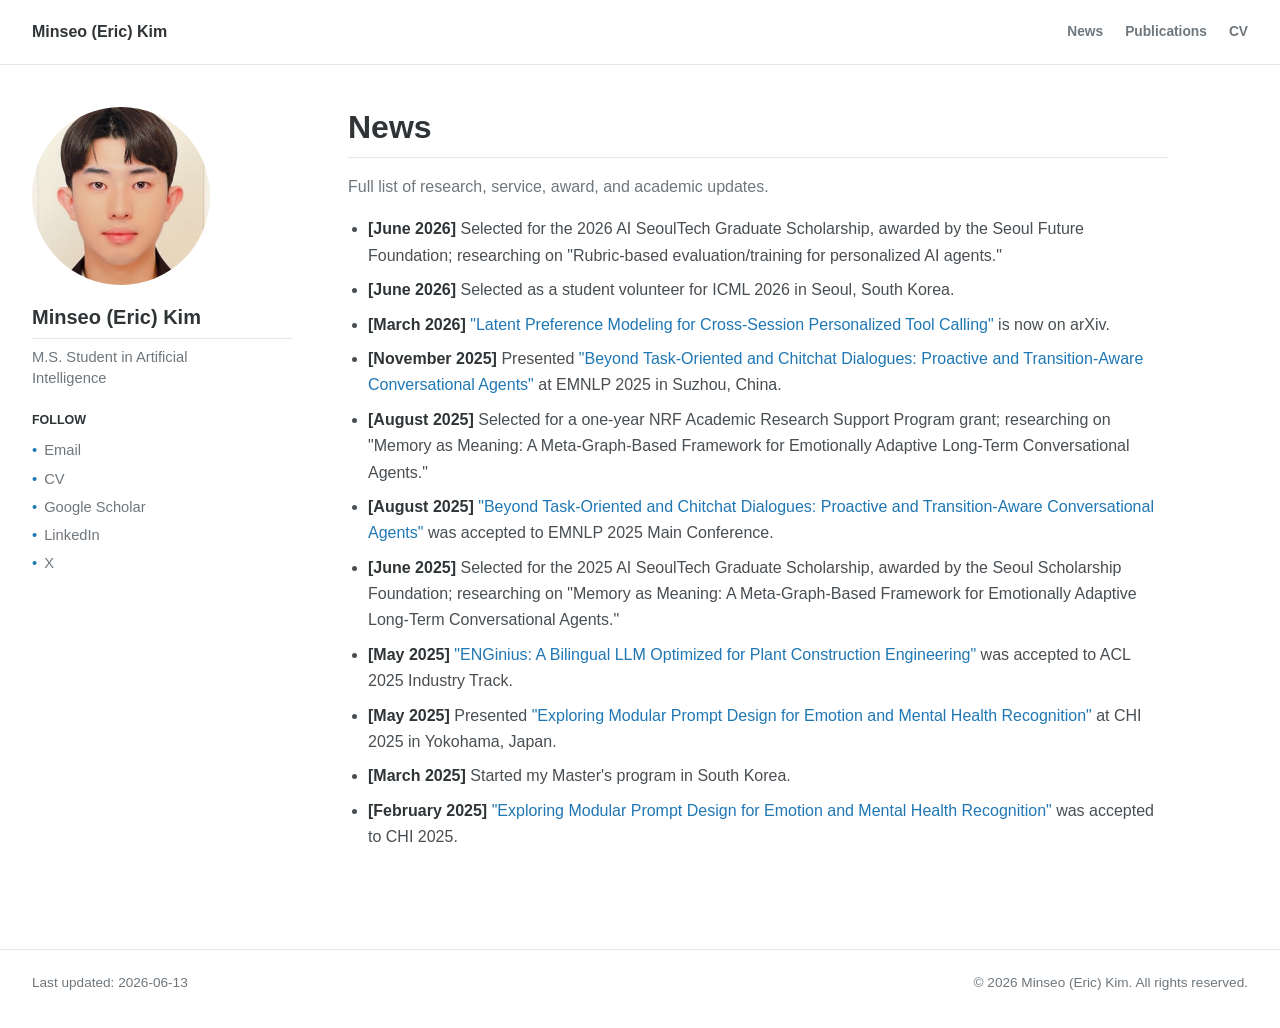
==== news.html @ 3bf1f283 "Split full news and publications into dedicated pages The homepage now follows the requested section" ====
<!doctype html>
<html lang="en">
  <head>
    <meta charset="utf-8">
    <meta name="viewport" content="width=device-width, initial-scale=1">
    <meta name="description" content="News and updates from Minseo (Eric) Kim.">
    <title>News | Minseo (Eric) Kim</title>
    <link rel="icon" href="assets/favicon.svg" type="image/svg+xml">
    <link rel="stylesheet" href="assets/styles.css?v=academic-blue-pages-20260613">
    <script src="assets/site.js" defer></script>
  </head>
  <body>
    <a class="skip-link" href="#main">Skip to content</a>

    <header class="site-header">
      <div class="header-inner">
        <a class="brand" href="index.html" aria-label="Minseo Eric Kim home">Minseo (Eric) Kim</a>
        <nav class="site-nav" aria-label="Primary navigation">
          <a href="news.html" aria-current="page">News</a>
          <a href="publications.html">Publications</a>
          <a href="https://drive.google.com/open?id=1gFWzfHN4OFVe0zYKHBv3wis-K48punGLrZ7Q6xbkFGQ" target="_blank" rel="noreferrer">CV</a>
        </nav>
      </div>
    </header>

    <div id="top" class="page-shell">
      <aside class="profile-panel" aria-label="Profile">
        <span class="profile-photo-frame">
          <img class="profile-photo" src="assets/profile.jpg" alt="Portrait of Minseo Eric Kim">
        </span>
        <h2 class="profile-name">Minseo (Eric) Kim</h2>
        <p class="role">M.S. Student in Artificial Intelligence</p>

        <p class="follow-label">Follow</p>
        <div class="profile-links" aria-label="Profile links">
          <a href="mailto:er1123090@hanyang.ac.kr">Email</a>
          <a href="https://drive.google.com/open?id=1gFWzfHN4OFVe0zYKHBv3wis-K48punGLrZ7Q6xbkFGQ" target="_blank" rel="noreferrer">CV</a>
          <a href="https://scholar.google.com/citations?user=bZFv4dYAAAAJ&amp;hl=en" target="_blank" rel="noreferrer">Google Scholar</a>
          <a href="https://www.linkedin.com/in/minseo-kim-878526276/" target="_blank" rel="noreferrer">LinkedIn</a>
          <a href="https://x.com/er1123090" target="_blank" rel="noreferrer">X</a>
        </div>
      </aside>

      <main id="main" class="content">
        <section class="section" aria-labelledby="news-title">
          <h1 id="news-title">News</h1>
          <p class="page-intro">Full list of research, service, award, and academic updates.</p>
          <ul class="timeline">
            <li>
              <span class="news-date">[June 2026]</span>
              Selected for the 2026 AI SeoulTech Graduate Scholarship, awarded by the Seoul Future Foundation; researching on "Rubric-based evaluation/training for personalized AI agents."
            </li>
            <li>
              <span class="news-date">[June 2026]</span>
              Selected as a student volunteer for ICML 2026 in Seoul, South Korea.
            </li>
            <li>
              <span class="news-date">[March 2026]</span>
              <a href="https://arxiv.org/pdf/2604.17886v1" target="_blank" rel="noreferrer">"Latent Preference Modeling for Cross-Session Personalized Tool Calling"</a>
              is now on arXiv.
            </li>
            <li>
              <span class="news-date">[November 2025]</span>
              Presented
              <a href="https://aclanthology.org/2025.emnlp-main.672/" target="_blank" rel="noreferrer">"Beyond Task-Oriented and Chitchat Dialogues: Proactive and Transition-Aware Conversational Agents"</a>
              at EMNLP 2025 in Suzhou, China.
            </li>
            <li>
              <span class="news-date">[August 2025]</span>
              Selected for a one-year NRF Academic Research Support Program grant; researching on "Memory as Meaning: A Meta-Graph-Based Framework for Emotionally Adaptive Long-Term Conversational Agents."
            </li>
            <li>
              <span class="news-date">[August 2025]</span>
              <a href="https://aclanthology.org/2025.emnlp-main.672/" target="_blank" rel="noreferrer">"Beyond Task-Oriented and Chitchat Dialogues: Proactive and Transition-Aware Conversational Agents"</a>
              was accepted to EMNLP 2025 Main Conference.
            </li>
            <li>
              <span class="news-date">[June 2025]</span>
              Selected for the 2025 AI SeoulTech Graduate Scholarship, awarded by the Seoul Scholarship Foundation; researching on "Memory as Meaning: A Meta-Graph-Based Framework for Emotionally Adaptive Long-Term Conversational Agents."
            </li>
            <li>
              <span class="news-date">[May 2025]</span>
              <a href="https://aclanthology.org/2025.acl-industry.95/" target="_blank" rel="noreferrer">"ENGinius: A Bilingual LLM Optimized for Plant Construction Engineering"</a>
              was accepted to ACL 2025 Industry Track.
            </li>
            <li>
              <span class="news-date">[May 2025]</span>
              Presented
              <a href="https://dl.acm.org/doi/full/10.1145/3706598.3713888" target="_blank" rel="noreferrer">"Exploring Modular Prompt Design for Emotion and Mental Health Recognition"</a>
              at CHI 2025 in Yokohama, Japan.
            </li>
            <li>
              <span class="news-date">[March 2025]</span>
              Started my Master's program in South Korea.
            </li>
            <li>
              <span class="news-date">[February 2025]</span>
              <a href="https://dl.acm.org/doi/full/10.1145/3706598.3713888" target="_blank" rel="noreferrer">"Exploring Modular Prompt Design for Emotion and Mental Health Recognition"</a>
              was accepted to CHI 2025.
            </li>
          </ul>
        </section>
      </main>
    </div>

    <footer class="site-footer">
      <p>Last updated: <time id="last-updated" datetime="2026-06-13">2026-06-13</time></p>
      <p>&copy; <span id="year">2026</span> Minseo (Eric) Kim. All rights reserved.</p>
    </footer>
  </body>
</html>
---- assets/styles.css ----
:root {
  color-scheme: light;
  --bg: #ffffff;
  --ink: #494e52;
  --heading: #2f3437;
  --muted: #6f777d;
  --line: #e5e7eb;
  --accent: #1f77b4;
  --accent-dark: #0f5f9c;
  --max: 1280px;
}

* {
  box-sizing: border-box;
}

html {
  scroll-behavior: smooth;
}

body {
  margin: 0;
  background: var(--bg);
  color: var(--ink);
  font-family: -apple-system, ".SFNSText-Regular", "San Francisco", "Segoe UI", "Helvetica Neue", "Lucida Grande", Arial, sans-serif;
  font-size: 16px;
  line-height: 1.65;
}

a {
  color: var(--accent);
  text-decoration: none;
}

a:hover {
  color: var(--accent-dark);
  text-decoration: underline;
}

a:focus-visible {
  outline: 3px solid rgba(31, 119, 180, 0.28);
  outline-offset: 3px;
}

.skip-link {
  position: fixed;
  top: 10px;
  left: 10px;
  z-index: 100;
  transform: translateY(-150%);
  background: var(--heading);
  color: #fff;
  padding: 8px 12px;
}

.skip-link:focus {
  transform: translateY(0);
}

.site-header {
  border-bottom: 1px solid var(--line);
  background: #fff;
}

.header-inner {
  max-width: var(--max);
  min-height: 64px;
  margin: 0 auto;
  padding: 0 32px;
  display: flex;
  align-items: center;
  justify-content: space-between;
  gap: 28px;
}

.brand {
  color: var(--heading);
  font-size: 1rem;
  font-weight: 700;
}

.brand:hover {
  color: var(--accent);
  text-decoration: none;
}

.site-nav {
  display: flex;
  align-items: center;
  gap: 22px;
  overflow-x: auto;
}

.site-nav a {
  color: var(--muted);
  font-size: 0.86rem;
  font-weight: 700;
  white-space: nowrap;
}

.site-nav a:hover,
.site-nav a[aria-current="true"] {
  color: var(--accent);
  text-decoration: none;
}

.page-shell {
  max-width: var(--max);
  margin: 0 auto;
  padding: 42px 32px 64px;
  display: grid;
  grid-template-columns: 260px minmax(0, 1fr);
  gap: 56px;
  align-items: start;
}

.profile-panel {
  position: sticky;
  top: 28px;
  color: var(--muted);
}

.profile-photo-frame {
  display: block;
  width: 178px;
  aspect-ratio: 1;
  border-radius: 50%;
  overflow: hidden;
  background: #f4efe5;
  margin: 0 0 20px;
}

.profile-photo {
  display: block;
  width: 100%;
  height: 100%;
  object-fit: contain;
  transform: scale(1.22);
  transform-origin: center center;
}

.profile-name {
  margin: 0 0 8px;
  color: var(--heading);
  font-size: 1.25rem;
  font-weight: 700;
  line-height: 1.25;
}

.role {
  margin: 0 0 20px;
  max-width: 220px;
  font-size: 0.92rem;
  line-height: 1.45;
}

.follow-label {
  margin: 18px 0 8px;
  color: var(--heading);
  font-size: 0.78rem;
  font-weight: 700;
  text-transform: uppercase;
}

.profile-links {
  display: grid;
  gap: 4px;
}

.profile-links a {
  display: block;
  width: fit-content;
  color: var(--muted);
  font-size: 0.92rem;
}

.profile-links a::before {
  content: "\2022";
  color: var(--accent);
  margin-right: 7px;
}

.profile-links a:hover {
  color: var(--accent);
}

.content {
  max-width: 820px;
  min-width: 0;
}

.section {
  scroll-margin-top: 84px;
  margin: 0 0 34px;
}

.section + .section {
  padding-top: 6px;
}

h1,
h2,
h3 {
  color: var(--heading);
  letter-spacing: 0;
  line-height: 1.25;
}

h1 {
  margin: 0 0 24px;
  padding-bottom: 10px;
  border-bottom: 1px solid var(--line);
  font-size: 2rem;
}

h2 {
  margin: 34px 0 16px;
  padding-bottom: 8px;
  border-bottom: 1px solid var(--line);
  font-size: 1.45rem;
}

.heading-link {
  float: right;
  margin-top: 0.22rem;
  font-size: 0.82rem;
  font-weight: 700;
}

h3 {
  margin: 0;
  font-size: 1rem;
  font-weight: 600;
}

p {
  margin: 0 0 16px;
}

.section-body p:last-child {
  margin-bottom: 0;
}

.page-intro {
  color: var(--muted);
  margin-top: -8px;
}

.compact-list,
.timeline {
  margin: 0 0 20px;
  padding-left: 20px;
}

.compact-list li + li,
.timeline li + li {
  margin-top: 8px;
}

.news-date {
  color: var(--heading);
  font-weight: 700;
}

.publication-list {
  display: grid;
  gap: 22px;
}

.publication {
  padding-bottom: 18px;
  border-bottom: 1px solid var(--line);
}

.publication:last-child {
  border-bottom: 0;
}

.publication h3 {
  display: inline;
}

.publication h3 a {
  color: var(--accent);
}

.authors,
.meta,
.pub-links {
  margin: 0;
}

.authors {
  color: var(--ink);
}

.meta {
  color: var(--muted);
  font-size: 0.95rem;
}

.pub-links {
  margin-top: 6px;
  font-size: 0.92rem;
  font-weight: 700;
}

.button-link {
  display: inline-block;
  margin-top: 8px;
  color: #fff;
  background: var(--accent);
  padding: 8px 13px;
  font-weight: 700;
}

.button-link:hover {
  background: var(--accent-dark);
  color: #fff;
  text-decoration: none;
}

.site-footer {
  max-width: var(--max);
  margin: 0 auto;
  padding: 22px 32px 34px;
  border-top: 1px solid var(--line);
  color: var(--muted);
  display: flex;
  justify-content: space-between;
  gap: 16px;
  font-size: 0.85rem;
}

.site-footer p {
  margin: 0;
}

@media (max-width: 900px) {
  .header-inner {
    padding: 0 22px;
  }

  .page-shell {
    grid-template-columns: 1fr;
    gap: 30px;
    padding: 30px 22px 50px;
  }

  .profile-panel {
    position: static;
    display: grid;
    grid-template-columns: 132px minmax(0, 1fr);
    column-gap: 20px;
    align-items: center;
  }

  .profile-photo-frame {
    width: 126px;
    margin: 0;
    grid-row: span 4;
  }

  .role {
    max-width: none;
    margin-bottom: 8px;
  }

  .follow-label {
    margin-top: 4px;
  }

  .profile-links {
    display: flex;
    flex-wrap: wrap;
    gap: 4px 14px;
  }

  .content {
    max-width: none;
  }
}

@media (max-width: 640px) {
  body {
    font-size: 15px;
  }

  .header-inner {
    min-height: auto;
    padding: 14px 18px;
    align-items: flex-start;
    flex-direction: column;
    gap: 10px;
  }

  .site-nav {
    width: 100%;
    gap: 18px;
  }

  .page-shell {
    padding: 24px 18px 44px;
  }

  .profile-panel {
    grid-template-columns: 104px minmax(0, 1fr);
    column-gap: 16px;
  }

  .profile-photo-frame {
    width: 98px;
  }

  .profile-name {
    font-size: 1.1rem;
  }

  h1 {
    font-size: 1.75rem;
  }

  h2 {
    font-size: 1.24rem;
  }

  .site-footer {
    padding: 20px 18px 28px;
    flex-direction: column;
  }
}
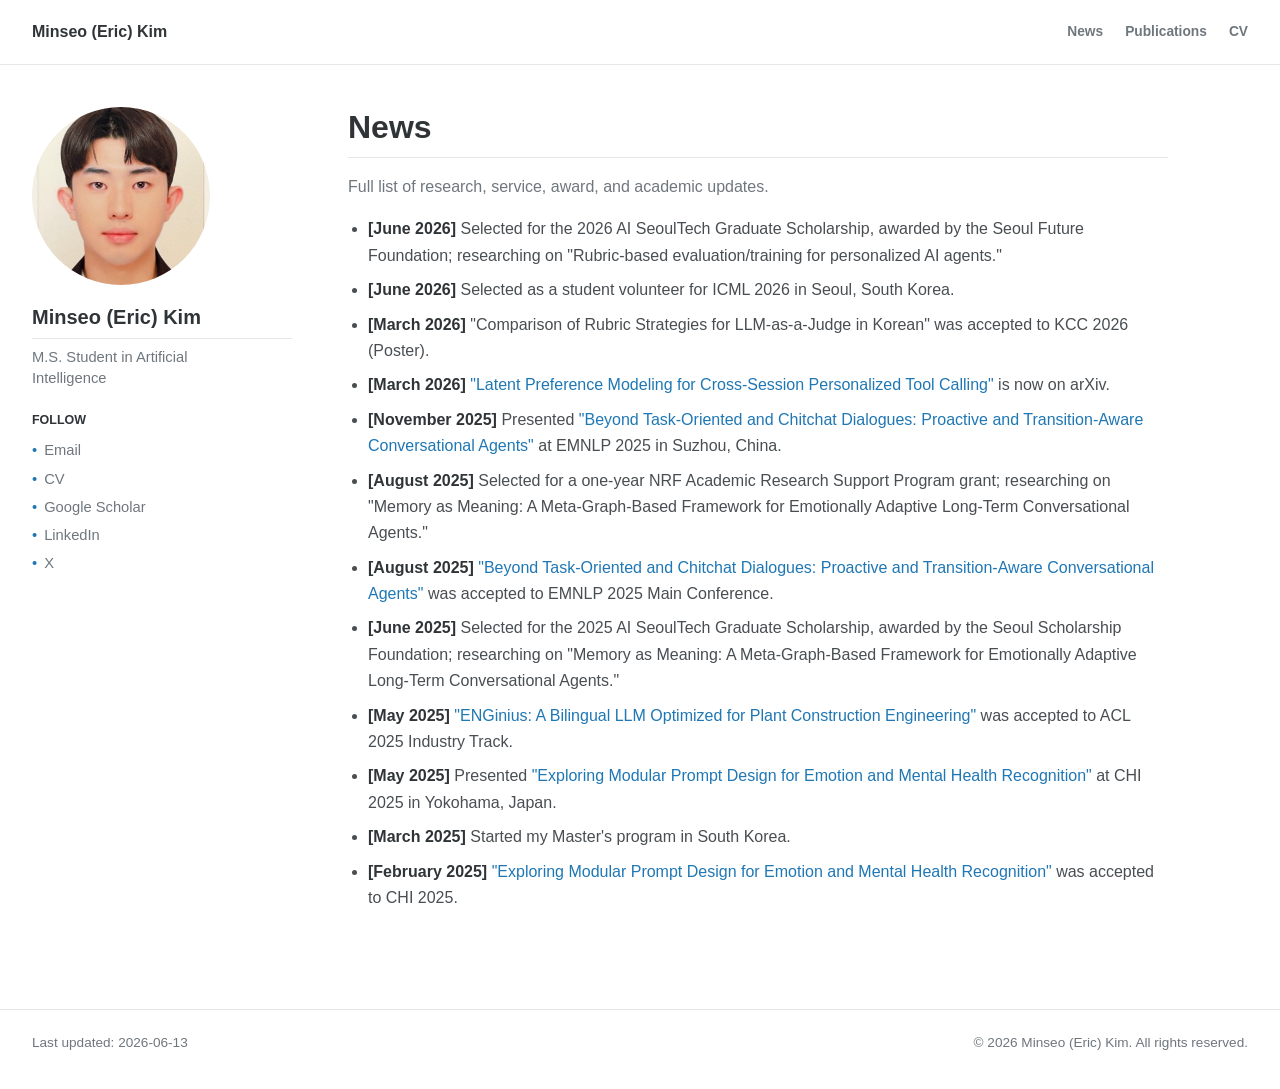
==== commit fc94387d: "Add the KCC 2026 rubric paper update The KCC 2026 acceptance is now listed in both homepage and full" ====
--- a/news.html
+++ b/news.html
@@ -56,6 +56,10 @@
             </li>
             <li>
               <span class="news-date">[March 2026]</span>
+              "Comparison of Rubric Strategies for LLM-as-a-Judge in Korean" was accepted to KCC 2026 (Poster).
+            </li>
+            <li>
+              <span class="news-date">[March 2026]</span>
               <a href="https://arxiv.org/pdf/2604.17886v1" target="_blank" rel="noreferrer">"Latent Preference Modeling for Cross-Session Personalized Tool Calling"</a>
               is now on arXiv.
             </li>
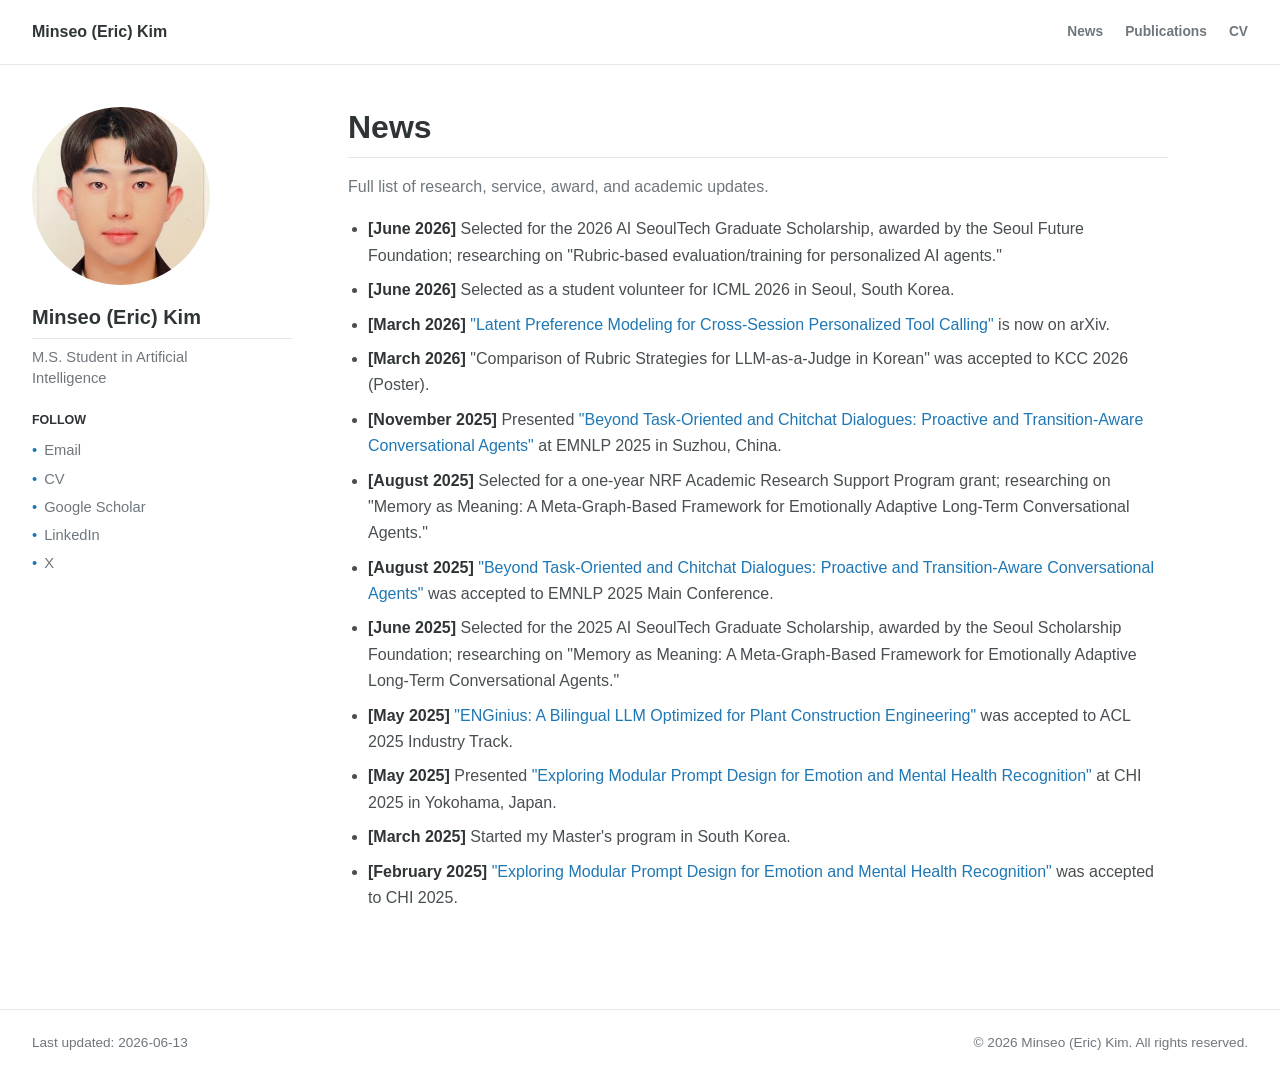
==== commit 56fbd1c6: "Refresh the About opening and March news order The About section now opens with the Hanyang Universi" ====
--- a/news.html
+++ b/news.html
@@ -56,12 +56,12 @@
             </li>
             <li>
               <span class="news-date">[March 2026]</span>
-              "Comparison of Rubric Strategies for LLM-as-a-Judge in Korean" was accepted to KCC 2026 (Poster).
+              <a href="https://arxiv.org/pdf/2604.17886v1" target="_blank" rel="noreferrer">"Latent Preference Modeling for Cross-Session Personalized Tool Calling"</a>
+              is now on arXiv.
             </li>
             <li>
               <span class="news-date">[March 2026]</span>
-              <a href="https://arxiv.org/pdf/2604.17886v1" target="_blank" rel="noreferrer">"Latent Preference Modeling for Cross-Session Personalized Tool Calling"</a>
-              is now on arXiv.
+              "Comparison of Rubric Strategies for LLM-as-a-Judge in Korean" was accepted to KCC 2026 (Poster).
             </li>
             <li>
               <span class="news-date">[November 2025]</span>
